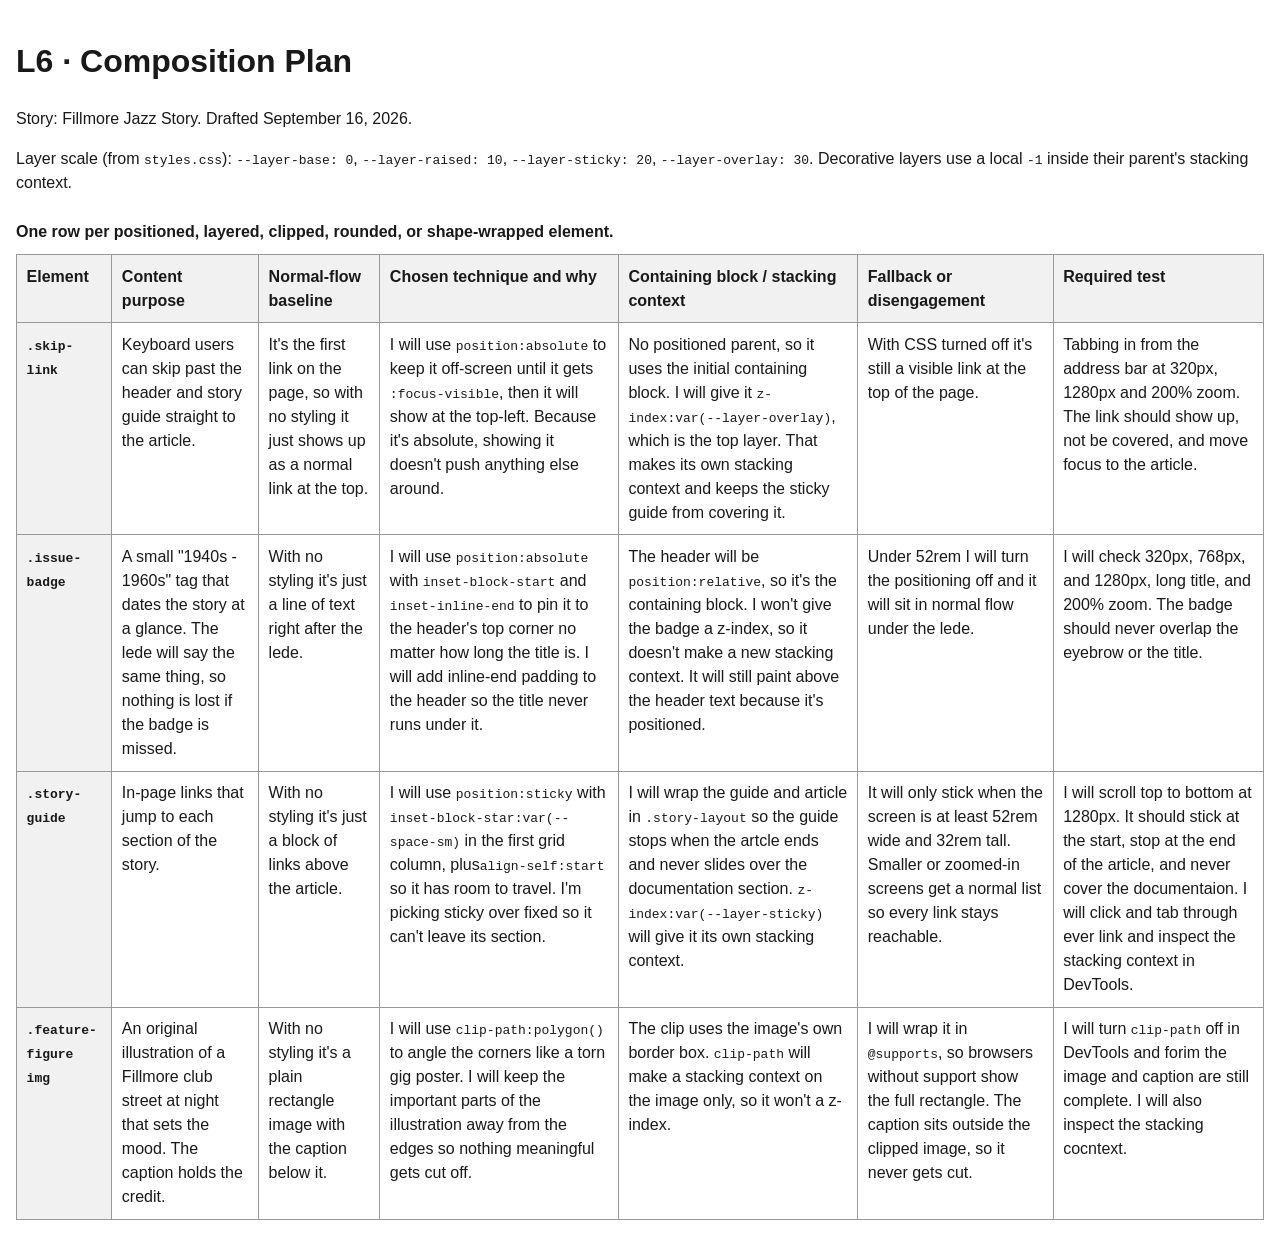
==== composition-plan.html @ 129fde51 "L6 - Adding feature figure row" ====
<!doctype html>
<html lang="en">
    <head>
        <meta charset="utf-8">
        <meta name="viewport" content="width=device-width,initial-scale=1">
        <title>Composition Plan - Fillmore Jazz Story</title>
        <style>
            body{
                font-family:Arial,sans-serif;
                line-height:1.5;
                max-width:90rem;
                margin:auto;
                padding:1rem;
                color:#191919;
                }

                .table-wrap {
                    overflow-x: auto;
                }

            table{
                width:100%;
                min-width: 60rem;
                border-collapse:collapse;
                }

                caption {
                    padding-block: 0.6rem;
                    text-align: left;
                    font-weight: 700;
                }

            th,td{
                padding:.6rem;
                border:1px solid #999;
                text-align:left;
                vertical-align:top;
                }
            th{
                background:#f1f1f1;
                }
        </style>
        </head>
        <body>
            <h1>L6 · Composition Plan</h1>
            <p> Story: Fillmore Jazz Story. Drafted September 16, 2026. </p>
            <p>Layer scale (from <code>styles.css</code>):
                <code>--layer-base: 0</code>,
                <code>--layer-raised: 10</code>,
                <code>--layer-sticky: 20</code>,
                <code>--layer-overlay: 30</code>.
                Decorative layers use a local <code>-1</code> inside their parent's stacking context.
            
            </p>
            <div class="table-wrap">
            <table>
                <caption>
                    One row per positioned, layered, clipped, rounded, or shape-wrapped element. 
                </caption>
                <thead>
                    <tr>
                        <th scope="col">Element</th>
                        <th scope="col">Content purpose</th>
                        <th scope="col">Normal-flow baseline</th>
                        <th scope="col">Chosen technique and why</th>
                        <th scope="col">Containing block / stacking context</th>
                        <th scope="col">Fallback or disengagement</th>
                        <th scope="col">Required test</th>
                    </tr>
                </thead>
                <tbody>
                    <tr>
                        <th scope="row">
                            <code>.skip-link</code>
                        </th>
                        
                        <td>Keyboard users can skip past the header and story guide straight to the article. </td>
                        
                        <td>It's the first link on the page, so with no styling it just shows up as a normal link at the top.</td>
                        
                        <td>I will use <code>position:absolute</code> to keep it off-screen until it 
                            gets <code>:focus-visible</code>, then it will show at the top-left. 
                            Because it's absolute, showing it doesn't push anything else around.
                        </td>
                        
                        <td>No positioned parent, so it uses the initial containing block. I will give it 
                            <code>z-index:var(--layer-overlay)</code>, which is the top layer. That makes its own stacking
                            context and keeps the sticky guide from covering it. 
                        </td>              
                        
                        <td>With CSS turned off it's still a visible link at the top of the page. </td>
                        
                        <td>Tabbing in from the address bar at 320px, 1280px and 200% zoom. The link should show up, 
                            not be covered, and move focus to the article.
                        </td>
                    </tr>

                    <tr>
                        <th scope="row">
                            <code>.issue-badge</code>
                        </th>

                        <td>
                            A small "1940s - 1960s" tag that dates the story at a glance. The lede will say the same thing, 
                            so nothing is lost if the badge is missed. 
                        </td>

                        <td>
                            With no styling it's just a line of text right after the lede. 
                        </td>

                        <td>
                            I will use <code>position:absolute</code> with <code>inset-block-start</code> and <code>inset-inline-end</code>
                             to pin it to the header's top corner no matter how long the title is. I will add inline-end padding to the 
                             header so the title never runs under it.
                        </td>

                        <td>
                            The header will be <code>position:relative</code>, so it's the containing block. I won't give the badge a z-index,
                             so it doesn't make a new stacking context. It will still paint above the header text because it's positioned. 
                        </td>

                        <td>
                            Under 52rem I will turn the positioning off and it will sit in normal flow under the lede. 
                        </td>

                        <td>
                            I will check 320px, 768px, and 1280px, long title, and 200% zoom. The badge should never overlap the eyebrow or 
                            the title.
                        </td>
                    </tr>

                    <tr>
                        <th scope="row">
                            <code>.story-guide</code>
                        </th>

                        <td>
                            In-page links that jump to each section of the story. 
                        </td>

                        <td>
                            With no styling it's just a block of links above the article. 
                        </td>

                        <td>
                            I will use <code>position:sticky</code> with <code>inset-block-star:var(--space-sm)</code> in the first grid column,
                             plus<code>align-self:start</code> so it has room to travel. I'm picking sticky over fixed so it can't leave its section. 
                        </td>

                        <td>
                            I will wrap the guide and article in <code>.story-layout</code> so the guide stops when the artcle ends and never slides
                            over the documentation section. <code>z-index:var(--layer-sticky)</code> will give it its own stacking context.
                        </td>

                        <td>
                            It will only stick when the screen is at least 52rem wide and 32rem tall. Smaller or zoomed-in screens get a normal list
                            so every link stays reachable.
                        </td>

                        <td>
                            I will scroll top to bottom at 1280px. It should stick at the start, stop at the end of the article, and never cover the 
                            documentaion. I will click and tab through ever link and inspect the stacking context in DevTools.
                        </td>

                    <tr>
                        <th scope="row">
                            <code>.feature-figure img</code>
                        </th>

                        <td>
                            An original illustration of a Fillmore club street at night that sets the mood. The caption holds the credit.
                        </td>

                        <td>
                            With no styling it's a plain rectangle image with the caption below it.
                        </td>

                        <td>
                            I will use <code>clip-path:polygon()</code> to angle the corners like a torn gig poster. I will keep the important parts
                            of the illustration away from the edges so nothing meaningful gets cut off. 
                        </td>

                        <td>
                            The clip uses the image's own border box. <code>clip-path</code> will make a stacking context on the image only, so it won't
                            a z-index.
                        </td>

                        <td>
                            I will wrap it in <code>@supports</code>, so browsers without support show the full rectangle. The caption sits outside the
                            clipped image, so it never gets cut.
                        </td>

                        <td>
                            I will turn <code>clip-path</code> off in DevTools and forim the image and caption are still complete. I will also inspect the stacking cocntext.
                        </td>
                    </tr>
                </tbody>
            </table>
            </div>
        </body>
        </html>
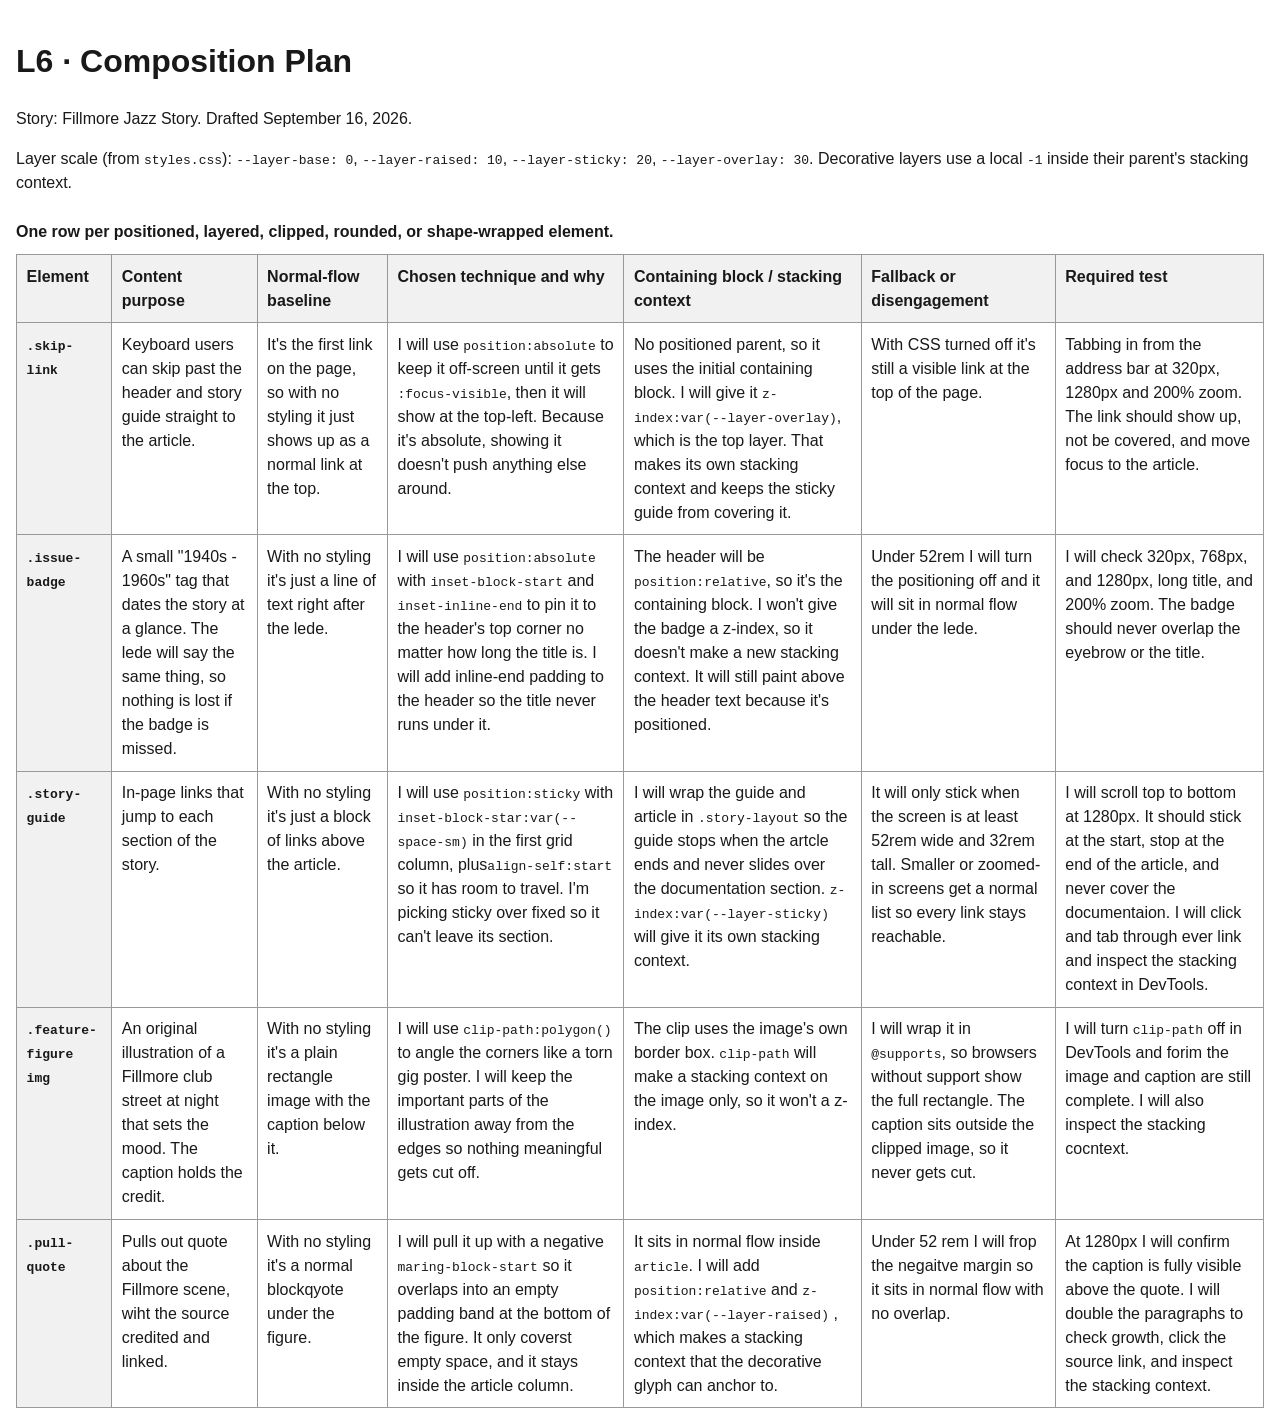
==== commit 174ed2b8: "L6 - Adding pull quote row" ====
--- a/composition-plan.html
+++ b/composition-plan.html
@@ -195,6 +195,39 @@
                             I will turn <code>clip-path</code> off in DevTools and forim the image and caption are still complete. I will also inspect the stacking cocntext.
                         </td>
                     </tr>
+
+                    <tr>
+                        <th scope="row">
+                            <code>.pull-quote</code>
+                        </th>
+
+                        <td>
+                            Pulls out  quote about the Fillmore scene, wiht the source credited and linked.
+                        </td>
+
+                        <td>
+                            With no styling it's a normal blockqyote under the figure.
+                        </td>
+
+                        <td>
+                            I will pull it up with a negative <code>maring-block-start</code> so it overlaps into an empty padding band at the bottom
+                            of the figure. It only coverst empty space, and it stays inside the article column. 
+                        </td>
+
+                        <td>
+                            It sits in normal flow inside <code>article</code>. I will add <code>position:relative</code> and <code>z-index:var(--layer-raised)</code>
+                            , which makes a stacking context that the decorative glyph can anchor to.
+                        </td>
+
+                        <td>
+                            Under 52 rem I will frop the negaitve margin so it sits in normal flow with no overlap. 
+                        </td>
+
+                        <td>
+                            At 1280px I will confirm the caption is fully visible above the quote. I will double the paragraphs to check growth, click the source link,
+                            and inspect the stacking context.
+                        </td>
+                    </tr>
                 </tbody>
             </table>
             </div>
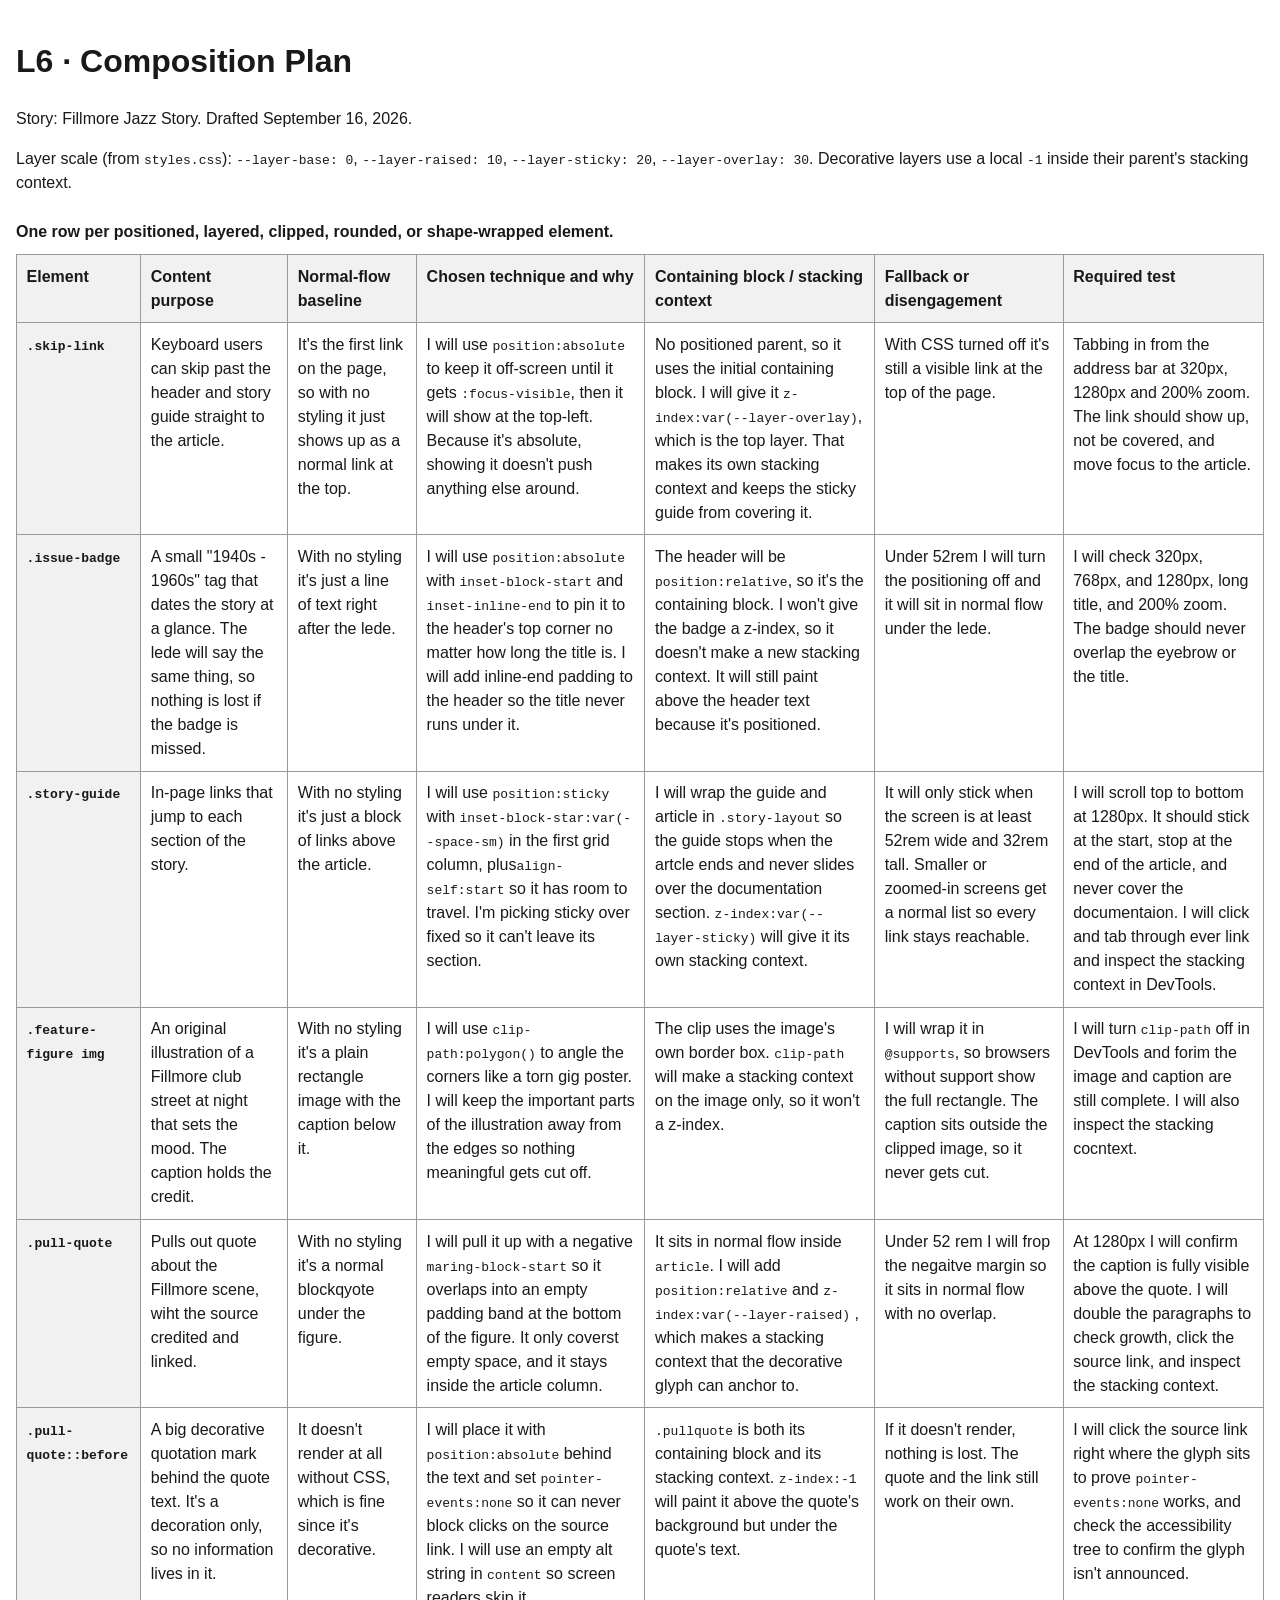
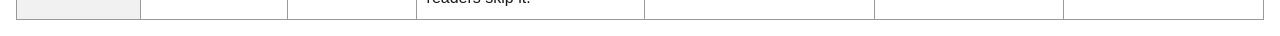
==== commit ae6d2455: "L6 - Adding pull quote glyph row" ====
--- a/composition-plan.html
+++ b/composition-plan.html
@@ -228,6 +228,39 @@
                             and inspect the stacking context.
                         </td>
                     </tr>
+
+                    <tr>
+                        <th scope="row">
+                            <code>.pull-quote::before</code>
+                        </th>
+
+                        <td>
+                            A big decorative quotation mark behind the quote text. It's a decoration only, so no information lives in it. 
+                        </td>
+
+                        <td>
+                            It doesn't render at all without CSS, which is fine since it's decorative.
+                        </td>
+
+                        <td>
+                            I will place it with <code>position:absolute</code> behind the text and set <code>pointer-events:none</code> so 
+                            it can never block clicks on the source link. I will use an empty alt string in <code>content</code> so screen readers skip it.
+                        </td>
+
+                        <td>
+                            <code>.pullquote</code> is both its containing block and its stacking context. <code>z-index:-1</code> will paint it above the quote's
+                            background but under the quote's text.
+                        </td>
+
+                        <td>
+                            If it doesn't render, nothing is lost. The quote and the link still work on their own.
+                        </td>
+
+                        <td>
+                            I will click the source link right where the glyph sits to prove <code>pointer-events:none</code> works, and check
+                            the accessibility tree to confirm the glyph isn't announced.
+                        </td>
+                    </tr>
                 </tbody>
             </table>
             </div>
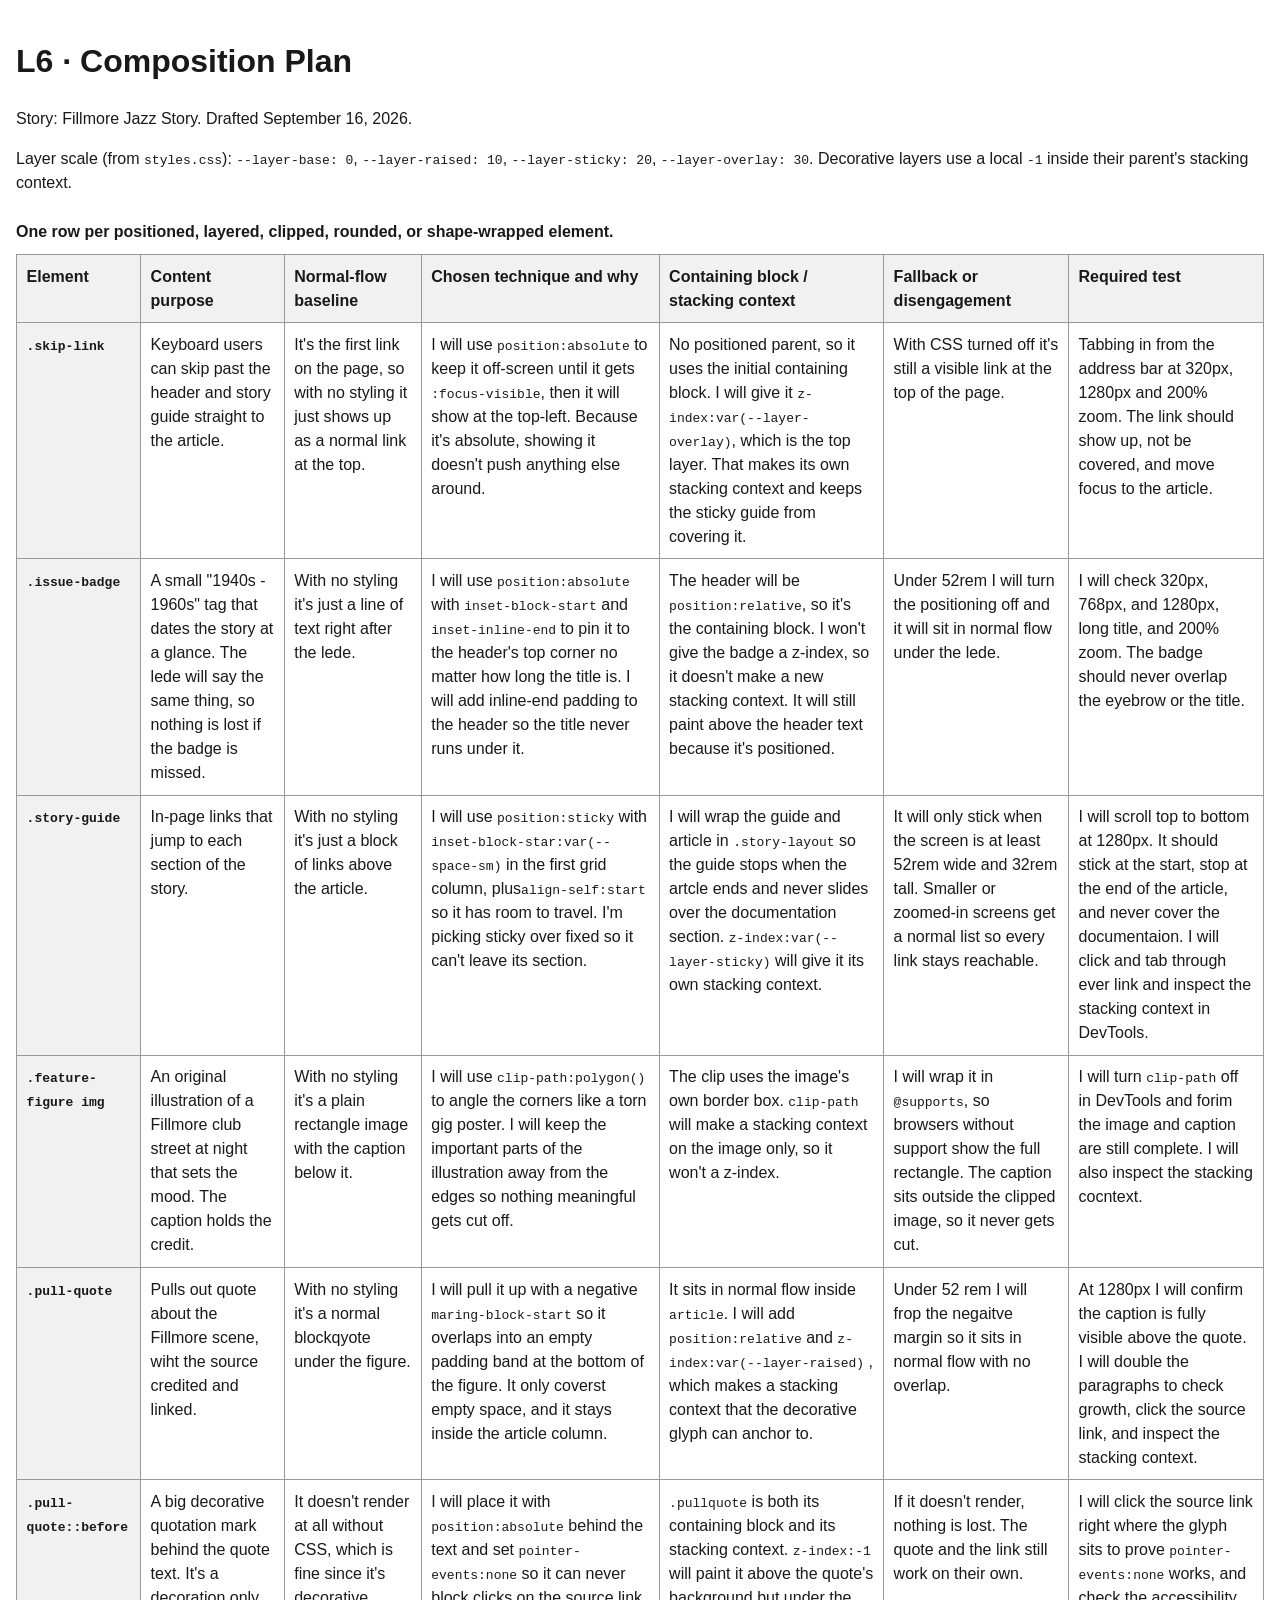
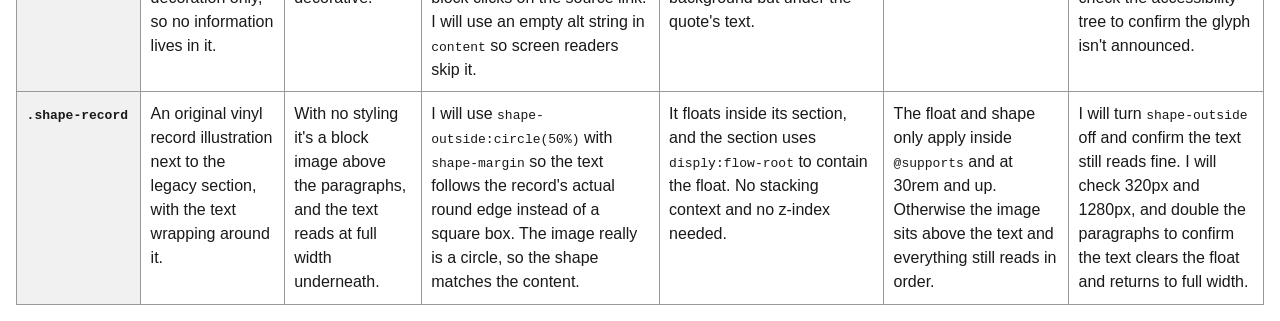
==== commit f1665325: "L6 - Adding shape record row" ====
--- a/composition-plan.html
+++ b/composition-plan.html
@@ -261,6 +261,40 @@
                             the accessibility tree to confirm the glyph isn't announced.
                         </td>
                     </tr>
+
+                    <tr>
+                        <th scope="row">
+                            <code>.shape-record</code>
+                        </th>
+
+                        <td>
+                            An original vinyl record illustration next to the legacy section, with the text wrapping around it. 
+                        </td>
+
+                        <td>
+                            With no styling it's a block image above the paragraphs, and the text reads at full width underneath.
+                        </td>
+
+                        <td>
+                            I will use <code>shape-outside:circle(50%)</code> with <code>shape-margin</code> so the text follows the record's actual 
+                            round edge instead of a square box. The image really is a circle, so the shape matches the content. 
+                        </td>
+
+                        <td>
+                            It floats inside its section, and the section uses <code>disply:flow-root</code> to contain the float. No stacking context
+                             and no z-index needed.
+                        </td>
+
+                        <td>
+                            The float and shape only apply inside <code>@supports</code> and at 30rem and up. Otherwise the image sits above the text 
+                            and everything still reads in order.
+                        </td>
+
+                        <td>
+                            I will turn <code>shape-outside</code> off and confirm the text still reads fine. I will check 320px and 1280px, and double the
+                            paragraphs to confirm the text clears the float and returns to full width. 
+                        </td>
+                    </tr>
                 </tbody>
             </table>
             </div>
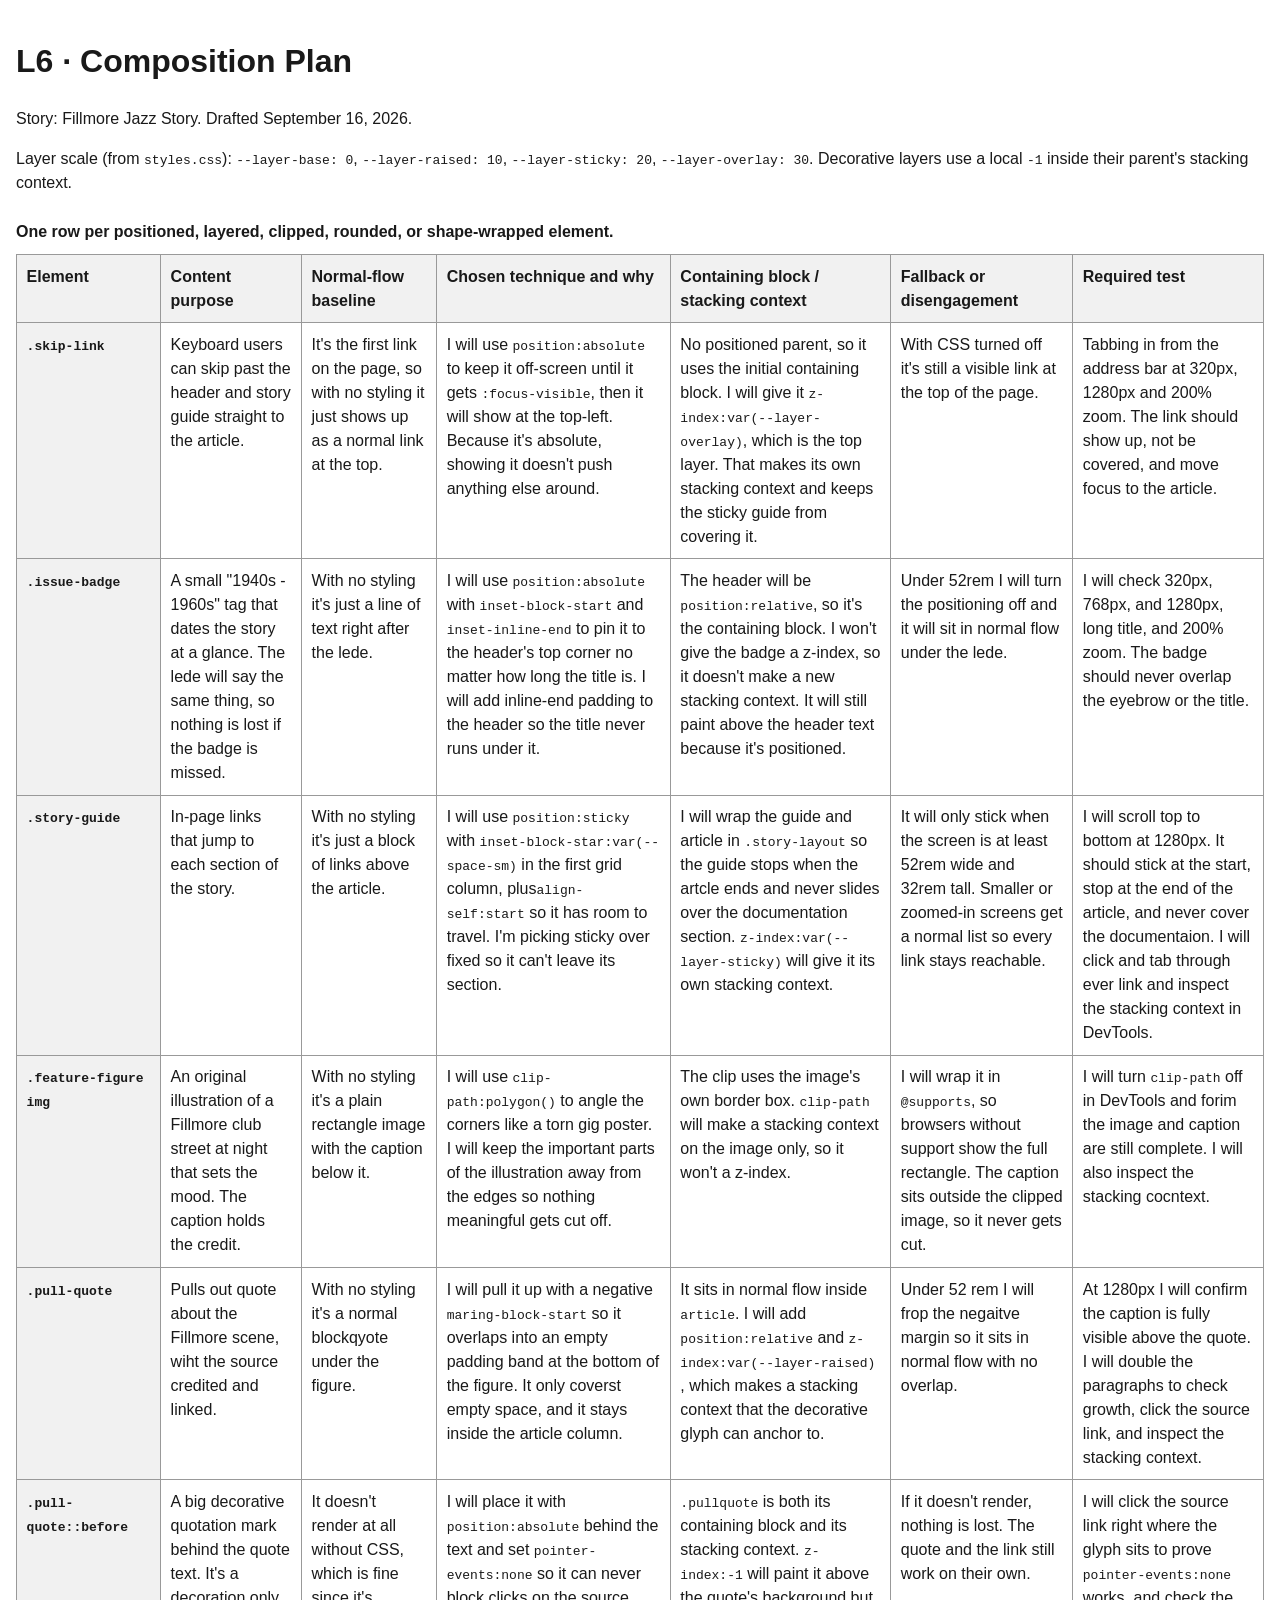
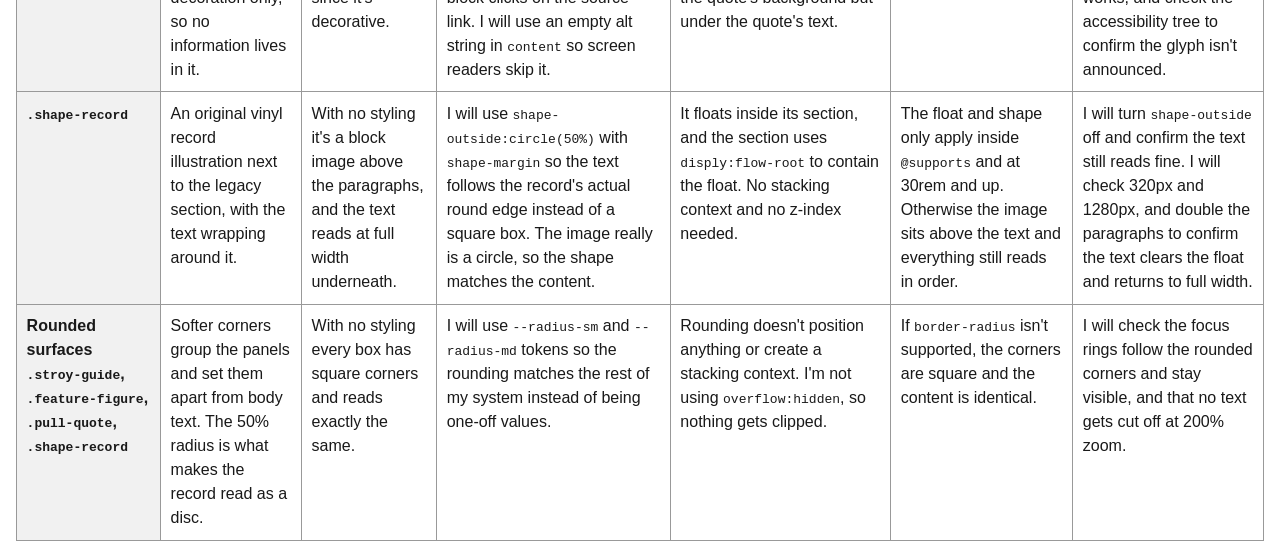
==== commit fa5ae61d: "L6 - Adding rounded surfaces row" ====
--- a/composition-plan.html
+++ b/composition-plan.html
@@ -295,6 +295,41 @@
                             paragraphs to confirm the text clears the float and returns to full width. 
                         </td>
                     </tr>
+
+                    <tr>
+                        <th sope="row">
+                            Rounded surfaces
+                            <code>.stroy-guide</code>,
+                            <code>.feature-figure</code>,
+                            <code>.pull-quote</code>,
+                            <code>.shape-record</code>
+                        </th>
+
+                        <td>
+                            Softer corners group the panels and set them apart from body text. The 50% radius is what makes the record read as a disc.
+                        </td>
+
+                        <td>
+                            With no styling every box has square corners and reads exactly the same.
+                        </td>
+                        
+                        <td>
+                            I will use <code>--radius-sm</code> and <code>--radius-md</code> tokens so the rounding matches the rest of my system instead of being 
+                            one-off values.
+                        </td>
+
+                        <td>
+                            Rounding doesn't position anything or create a stacking context. I'm not using <code>overflow:hidden</code>, so nothing gets clipped.
+                        </td>
+                        
+                        <td>
+                            If <code>border-radius</code> isn't supported, the corners are square and the content is identical.
+                        </td>
+
+                        <td>
+                            I will check the focus rings follow the rounded corners and stay visible, and that no text gets cut off at 200% zoom.
+                        </td>
+                    </tr>
                 </tbody>
             </table>
             </div>
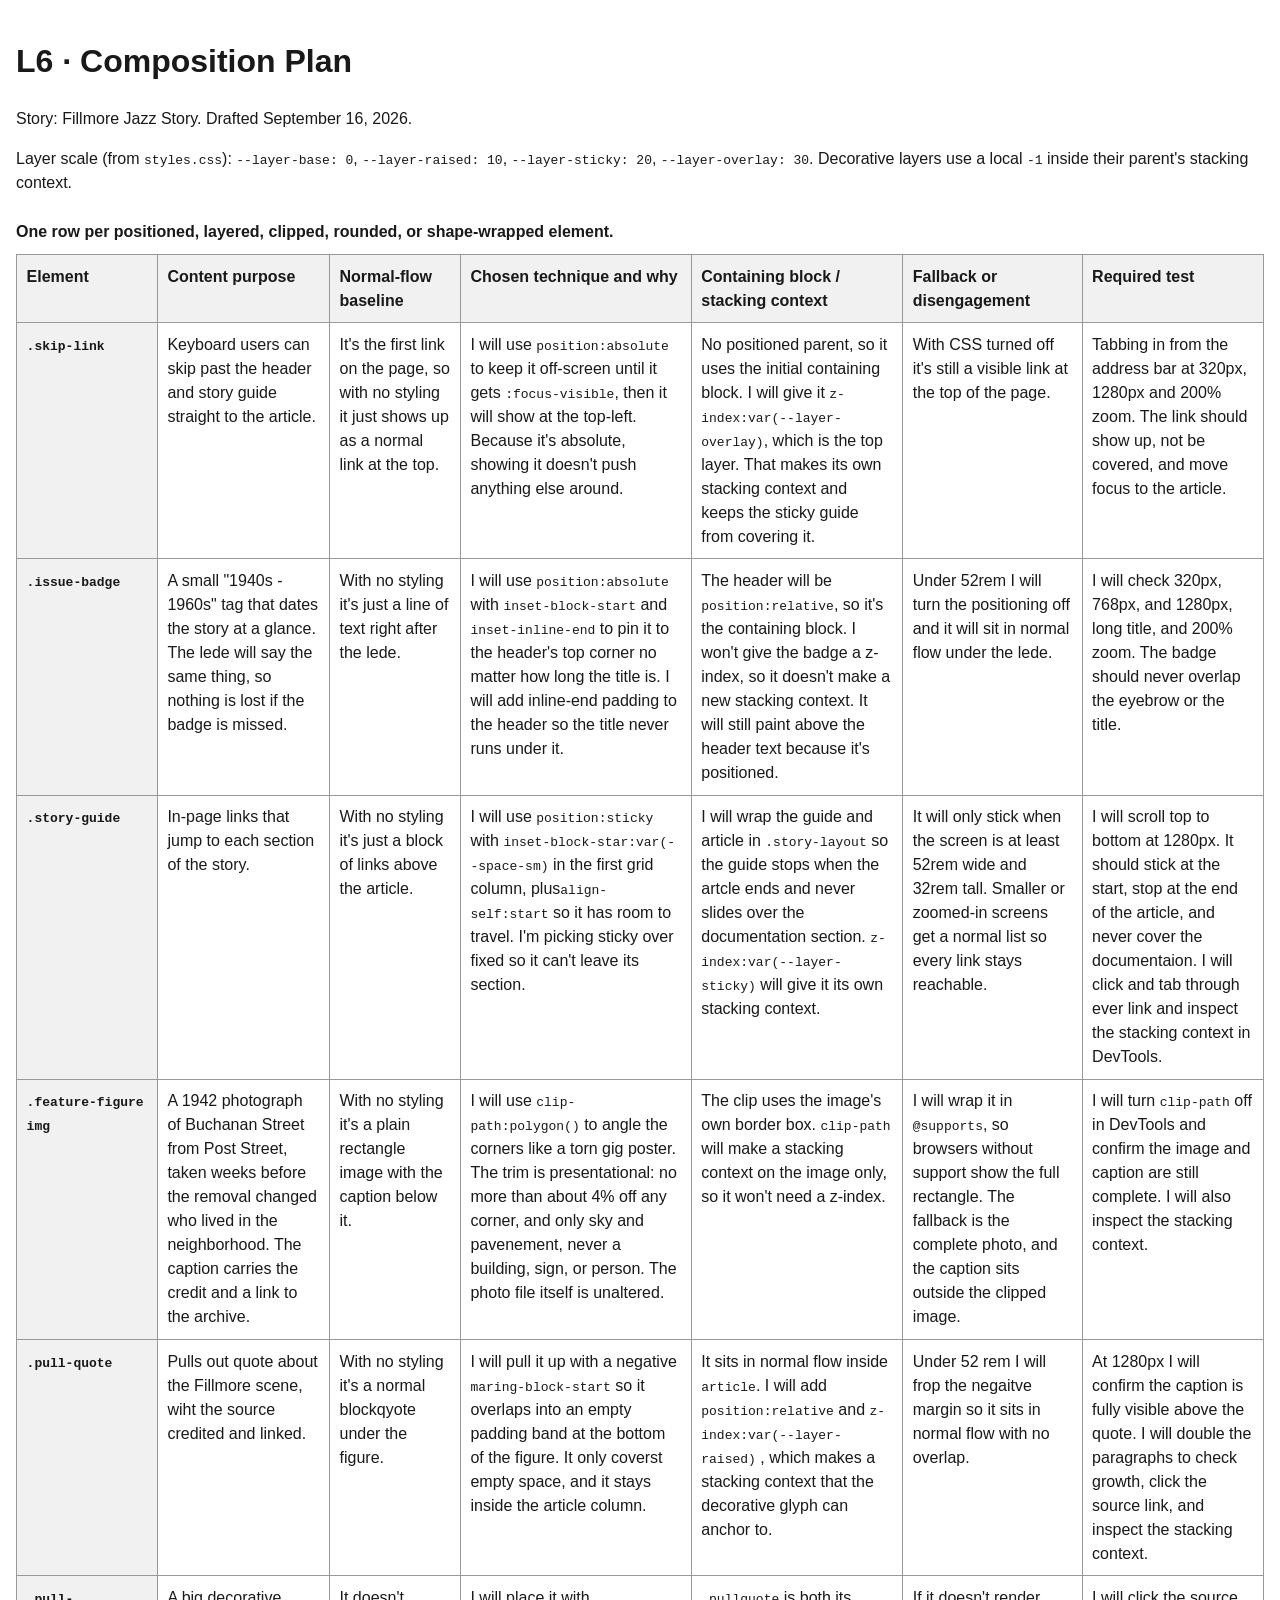
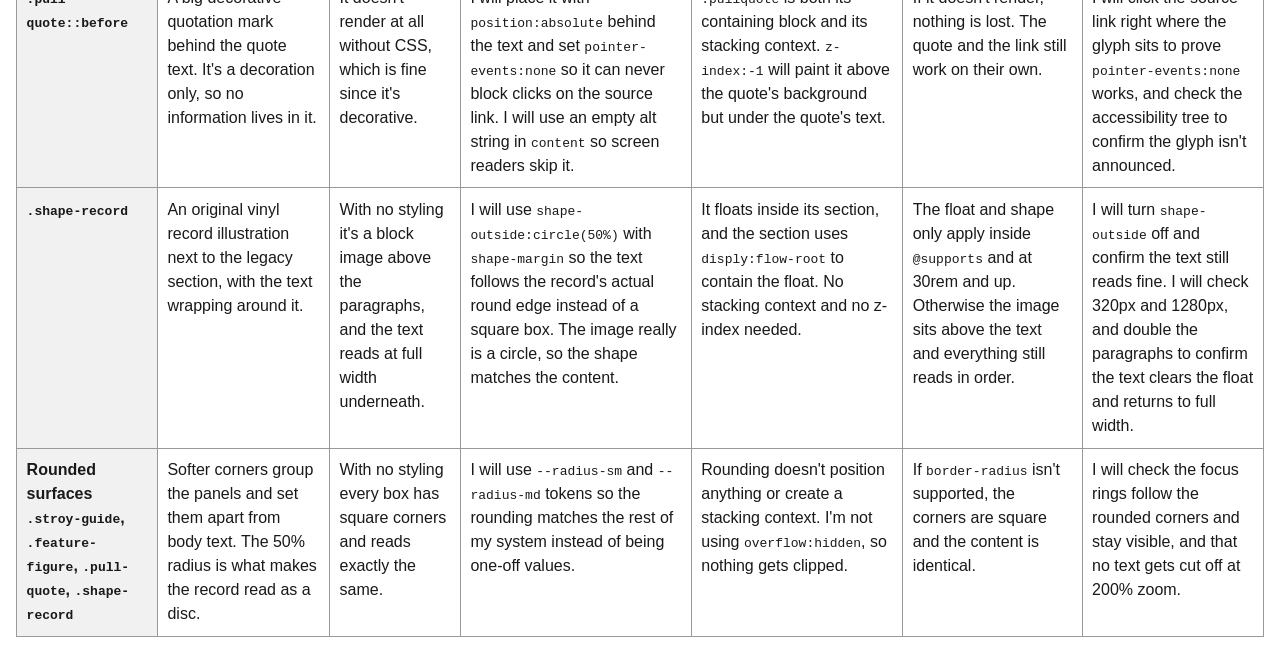
==== commit d38c8a1d: "L6 - Changed figure row for archival photo instead of a illustration" ====
--- a/composition-plan.html
+++ b/composition-plan.html
@@ -169,7 +169,8 @@
                         </th>
 
                         <td>
-                            An original illustration of a Fillmore club street at night that sets the mood. The caption holds the credit.
+                            A 1942 photograph of Buchanan Street from Post Street, taken weeks before the removal changed who lived in the neighborhood.
+                            The caption carries the credit and a link to the archive.
                         </td>
 
                         <td>
@@ -177,22 +178,22 @@
                         </td>
 
                         <td>
-                            I will use <code>clip-path:polygon()</code> to angle the corners like a torn gig poster. I will keep the important parts
-                            of the illustration away from the edges so nothing meaningful gets cut off. 
+                            I will use <code>clip-path:polygon()</code> to angle the corners like a torn gig poster. The trim is presentational: no more than about
+                            4% off any corner, and only sky and pavenement, never a building, sign, or person. The photo file itself is unaltered.
                         </td>
 
                         <td>
                             The clip uses the image's own border box. <code>clip-path</code> will make a stacking context on the image only, so it won't
-                            a z-index.
-                        </td>
-
-                        <td>
-                            I will wrap it in <code>@supports</code>, so browsers without support show the full rectangle. The caption sits outside the
-                            clipped image, so it never gets cut.
-                        </td>
-
-                        <td>
-                            I will turn <code>clip-path</code> off in DevTools and forim the image and caption are still complete. I will also inspect the stacking cocntext.
+                            need a z-index.
+                        </td>
+
+                        <td>
+                            I will wrap it in <code>@supports</code>, so browsers without support show the full rectangle. The fallback is the complete photo,
+                            and the caption sits outside the clipped image.
+                        </td>
+
+                        <td>
+                            I will turn <code>clip-path</code> off in DevTools and confirm the image and caption are still complete. I will also inspect the stacking context.
                         </td>
                     </tr>
 
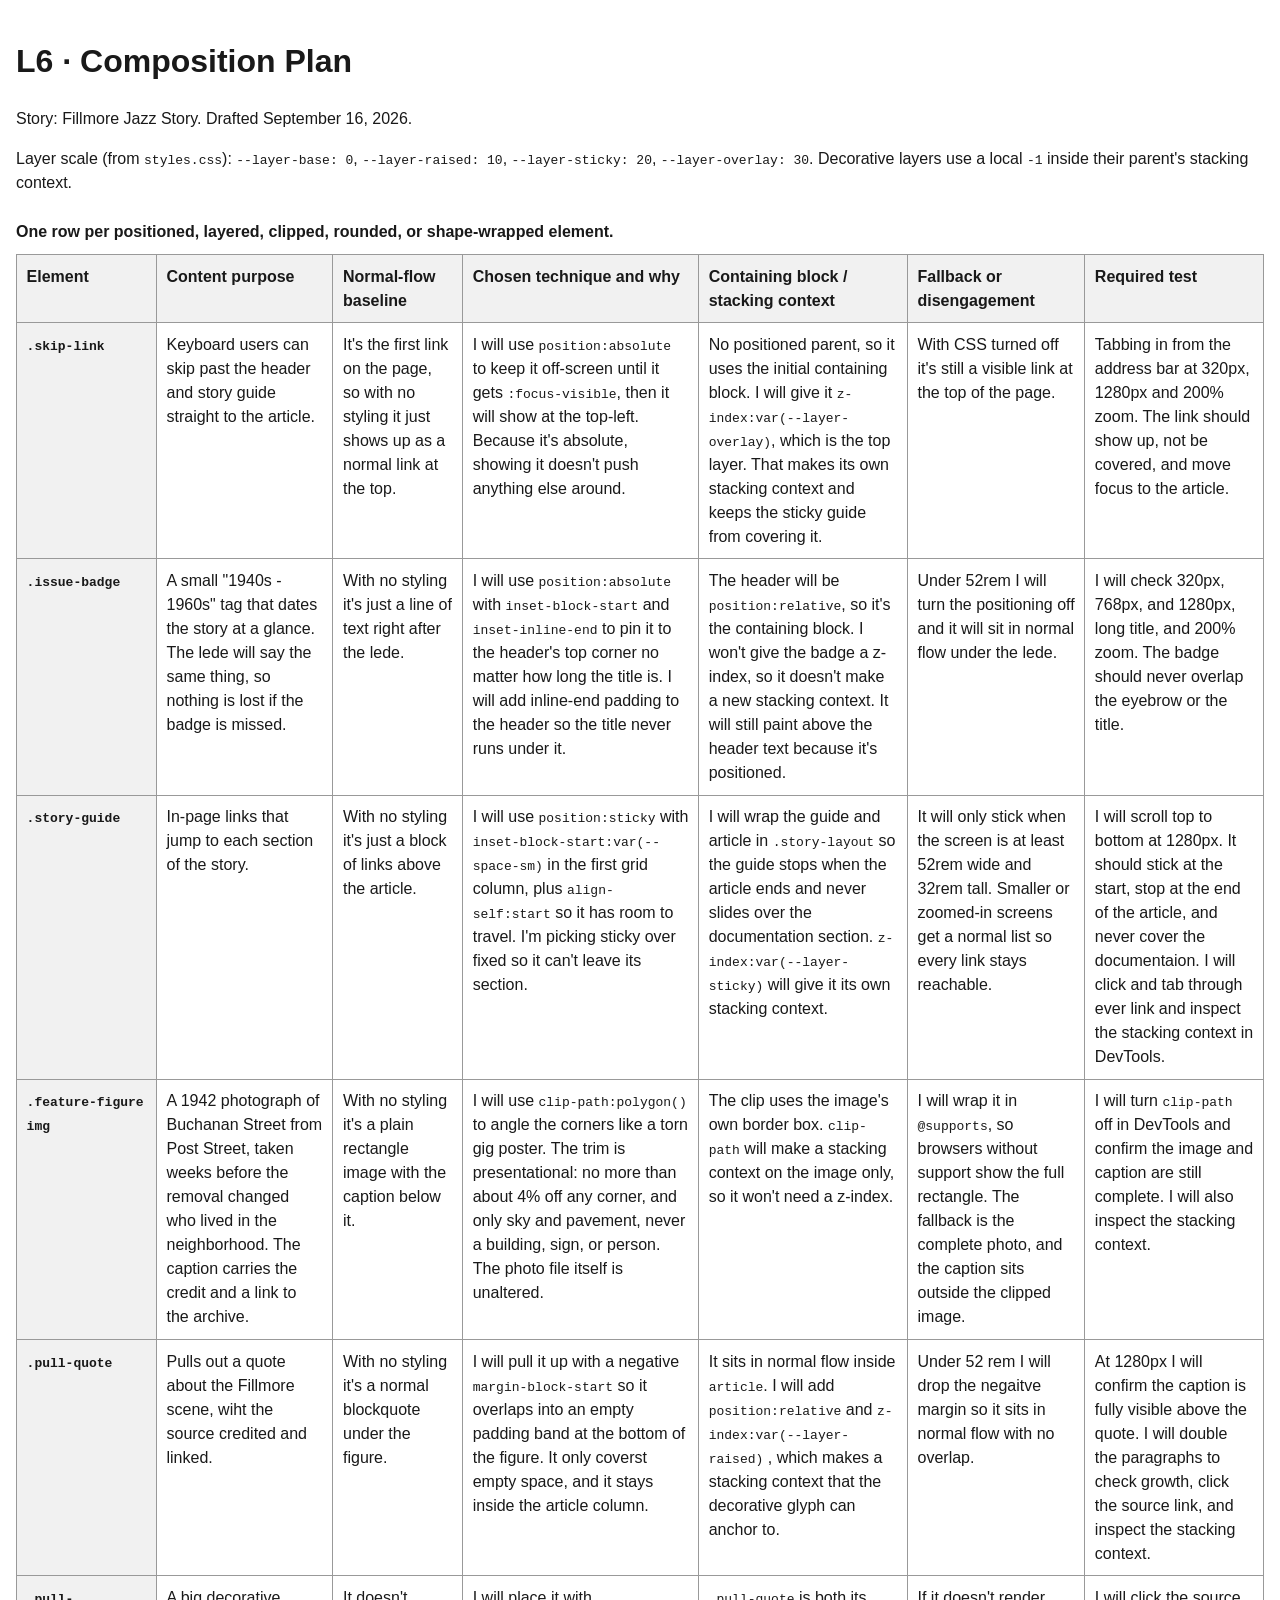
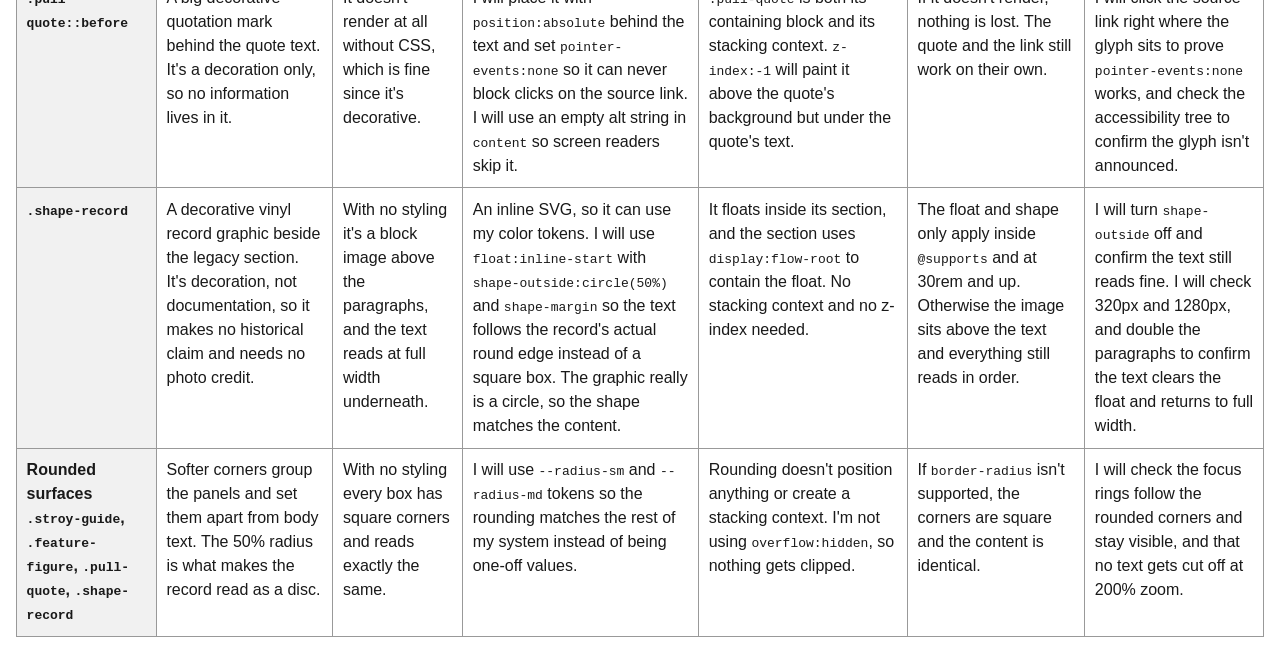
==== commit a523d398: "L6 - Fixed a bunch of typos and changed plan markup" ====
--- a/composition-plan.html
+++ b/composition-plan.html
@@ -144,12 +144,12 @@
                         </td>
 
                         <td>
-                            I will use <code>position:sticky</code> with <code>inset-block-star:var(--space-sm)</code> in the first grid column,
-                             plus<code>align-self:start</code> so it has room to travel. I'm picking sticky over fixed so it can't leave its section. 
-                        </td>
-
-                        <td>
-                            I will wrap the guide and article in <code>.story-layout</code> so the guide stops when the artcle ends and never slides
+                            I will use <code>position:sticky</code> with <code>inset-block-start:var(--space-sm)</code> in the first grid column,
+                             plus <code>align-self:start</code> so it has room to travel. I'm picking sticky over fixed so it can't leave its section. 
+                        </td>
+
+                        <td>
+                            I will wrap the guide and article in <code>.story-layout</code> so the guide stops when the article ends and never slides
                             over the documentation section. <code>z-index:var(--layer-sticky)</code> will give it its own stacking context.
                         </td>
 
@@ -162,6 +162,7 @@
                             I will scroll top to bottom at 1280px. It should stick at the start, stop at the end of the article, and never cover the 
                             documentaion. I will click and tab through ever link and inspect the stacking context in DevTools.
                         </td>
+                    </tr>
 
                     <tr>
                         <th scope="row">
@@ -179,7 +180,7 @@
 
                         <td>
                             I will use <code>clip-path:polygon()</code> to angle the corners like a torn gig poster. The trim is presentational: no more than about
-                            4% off any corner, and only sky and pavenement, never a building, sign, or person. The photo file itself is unaltered.
+                            4% off any corner, and only sky and pavement, never a building, sign, or person. The photo file itself is unaltered.
                         </td>
 
                         <td>
@@ -203,15 +204,15 @@
                         </th>
 
                         <td>
-                            Pulls out  quote about the Fillmore scene, wiht the source credited and linked.
-                        </td>
-
-                        <td>
-                            With no styling it's a normal blockqyote under the figure.
-                        </td>
-
-                        <td>
-                            I will pull it up with a negative <code>maring-block-start</code> so it overlaps into an empty padding band at the bottom
+                            Pulls out a quote about the Fillmore scene, wiht the source credited and linked.
+                        </td>
+
+                        <td>
+                            With no styling it's a normal blockquote under the figure.
+                        </td>
+
+                        <td>
+                            I will pull it up with a negative <code>margin-block-start</code> so it overlaps into an empty padding band at the bottom
                             of the figure. It only coverst empty space, and it stays inside the article column. 
                         </td>
 
@@ -221,7 +222,7 @@
                         </td>
 
                         <td>
-                            Under 52 rem I will frop the negaitve margin so it sits in normal flow with no overlap. 
+                            Under 52 rem I will drop the negaitve margin so it sits in normal flow with no overlap. 
                         </td>
 
                         <td>
@@ -249,7 +250,7 @@
                         </td>
 
                         <td>
-                            <code>.pullquote</code> is both its containing block and its stacking context. <code>z-index:-1</code> will paint it above the quote's
+                            <code>.pull-quote</code> is both its containing block and its stacking context. <code>z-index:-1</code> will paint it above the quote's
                             background but under the quote's text.
                         </td>
 
@@ -269,7 +270,8 @@
                         </th>
 
                         <td>
-                            An original vinyl record illustration next to the legacy section, with the text wrapping around it. 
+                            A decorative vinyl record graphic beside the legacy section. It's decoration, not documentation,
+                            so it makes no historical claim and needs no photo credit. 
                         </td>
 
                         <td>
@@ -277,12 +279,13 @@
                         </td>
 
                         <td>
-                            I will use <code>shape-outside:circle(50%)</code> with <code>shape-margin</code> so the text follows the record's actual 
-                            round edge instead of a square box. The image really is a circle, so the shape matches the content. 
-                        </td>
-
-                        <td>
-                            It floats inside its section, and the section uses <code>disply:flow-root</code> to contain the float. No stacking context
+                            An inline SVG, so it can use my color tokens. I will use <code>float:inline-start</code> with
+                            <code>shape-outside:circle(50%)</code> and <code>shape-margin</code> so the text follows the record's actual round
+                            edge instead of a square box. The graphic really is a circle, so the shape matches the content.  
+                        </td>
+
+                        <td>
+                            It floats inside its section, and the section uses <code>display:flow-root</code> to contain the float. No stacking context
                              and no z-index needed.
                         </td>
 
@@ -298,7 +301,7 @@
                     </tr>
 
                     <tr>
-                        <th sope="row">
+                        <th scope="row">
                             Rounded surfaces
                             <code>.stroy-guide</code>,
                             <code>.feature-figure</code>,
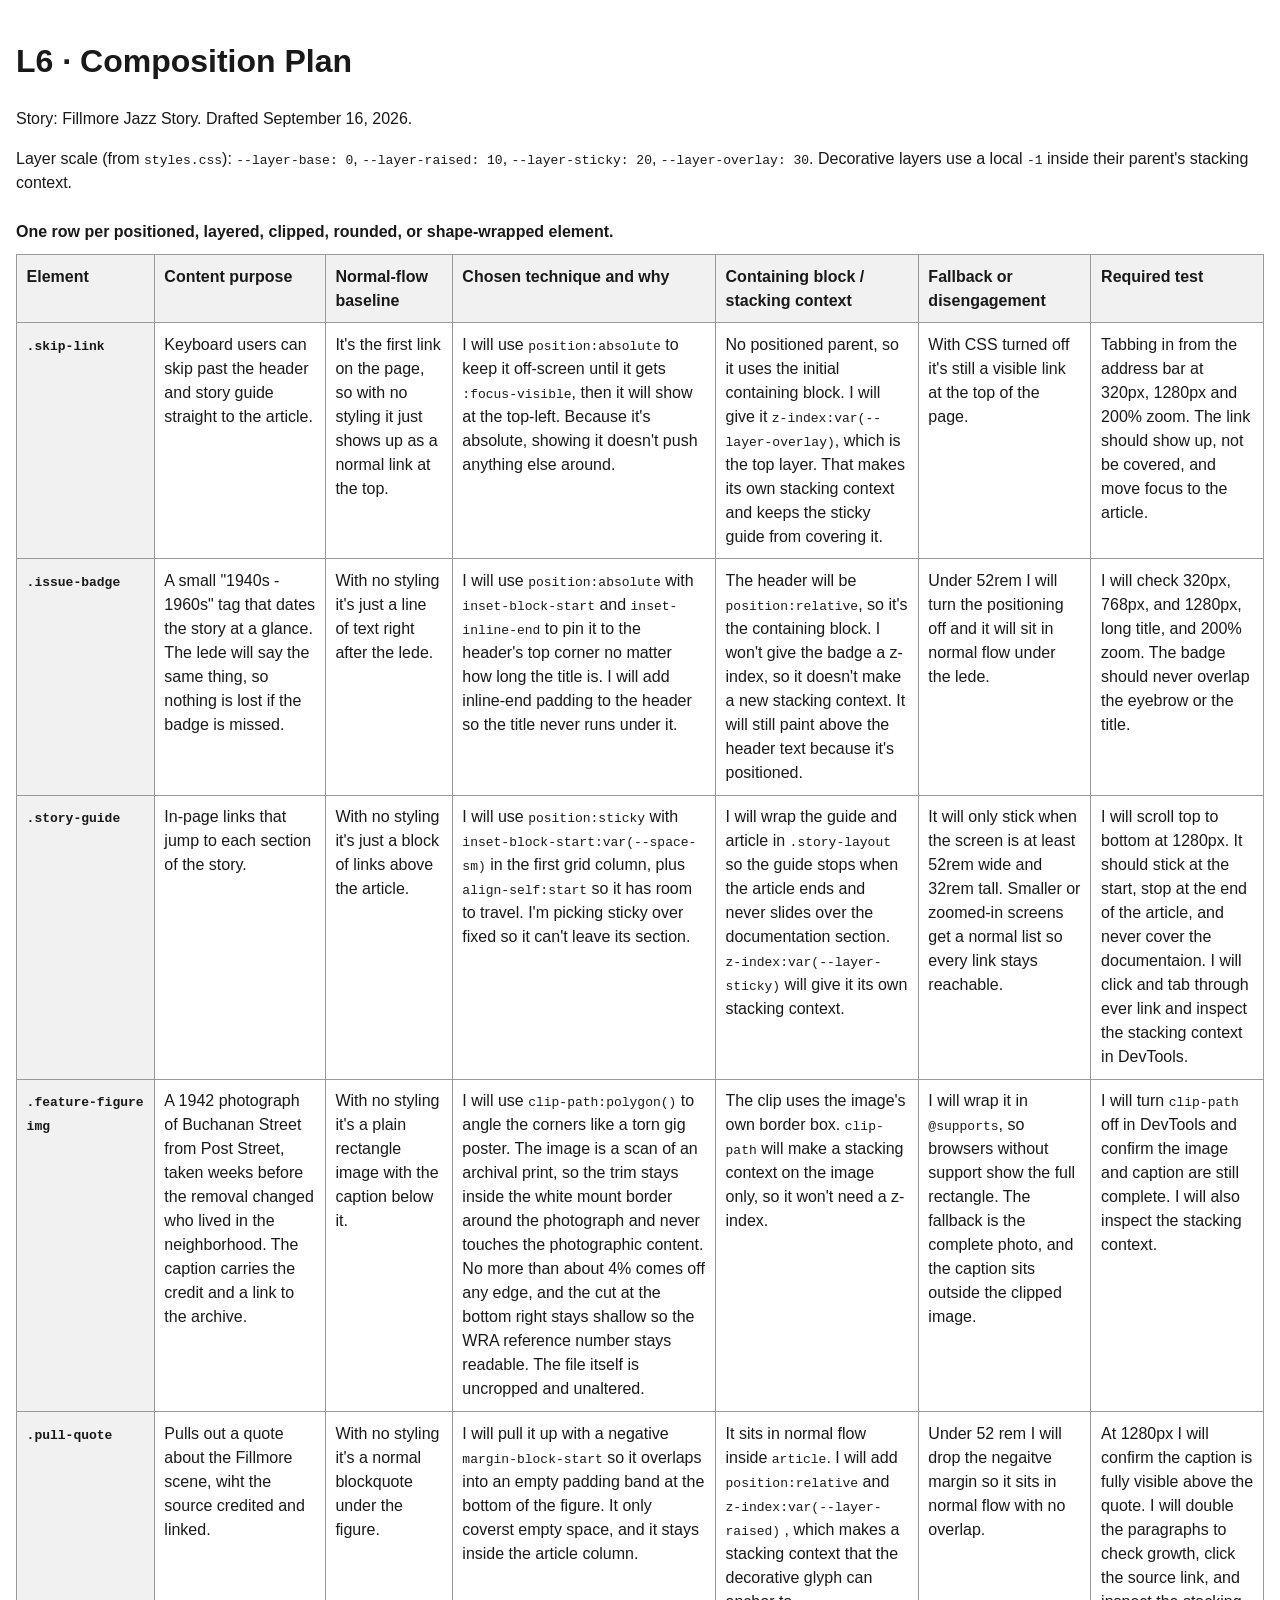
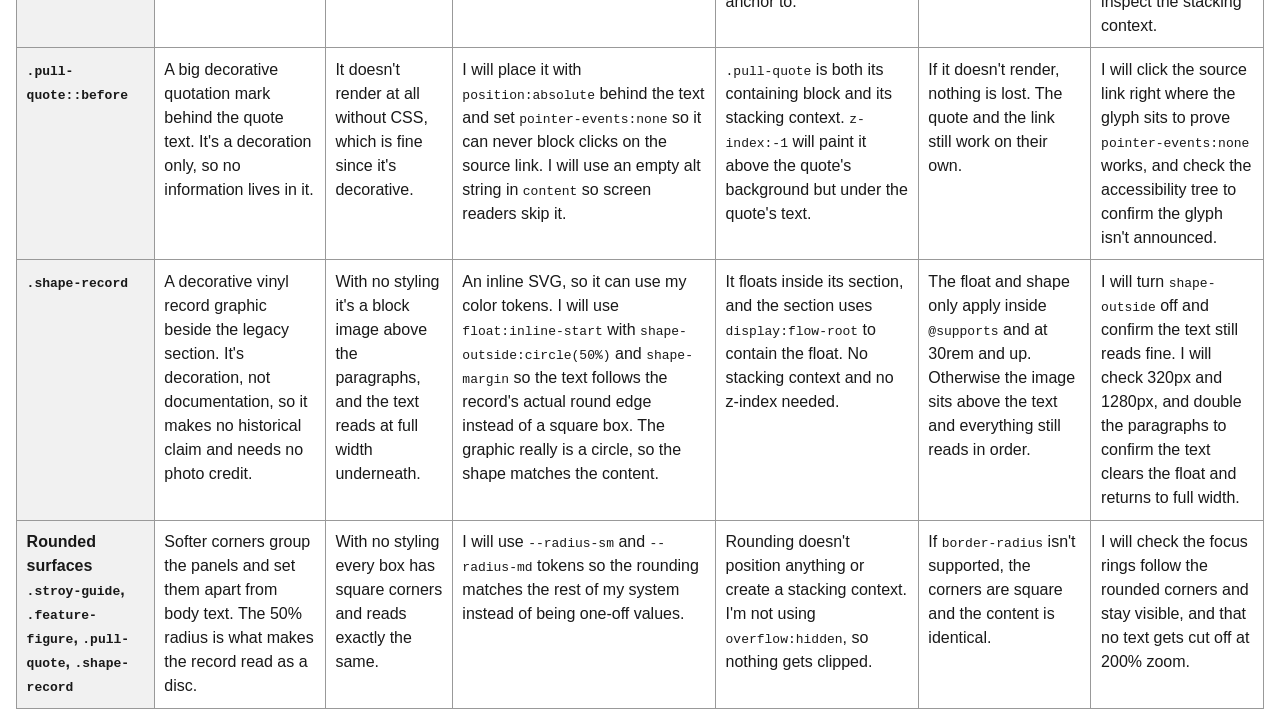
==== commit b42f7eab: "L6 - Amending the figure row for the uncropped scan photo I added earlier" ====
--- a/composition-plan.html
+++ b/composition-plan.html
@@ -179,8 +179,10 @@
                         </td>
 
                         <td>
-                            I will use <code>clip-path:polygon()</code> to angle the corners like a torn gig poster. The trim is presentational: no more than about
-                            4% off any corner, and only sky and pavement, never a building, sign, or person. The photo file itself is unaltered.
+                            I will use <code>clip-path:polygon()</code> to angle the corners like a torn gig poster. The image is a scan of an archival print, so the
+                            trim stays inside the white mount border around the photograph and never touches the photographic content. No more than about 4% comes off
+                            any edge, and the cut at the bottom right stays shallow so the WRA reference number stays readable. The file itself is uncropped and
+                            unaltered.
                         </td>
 
                         <td>
